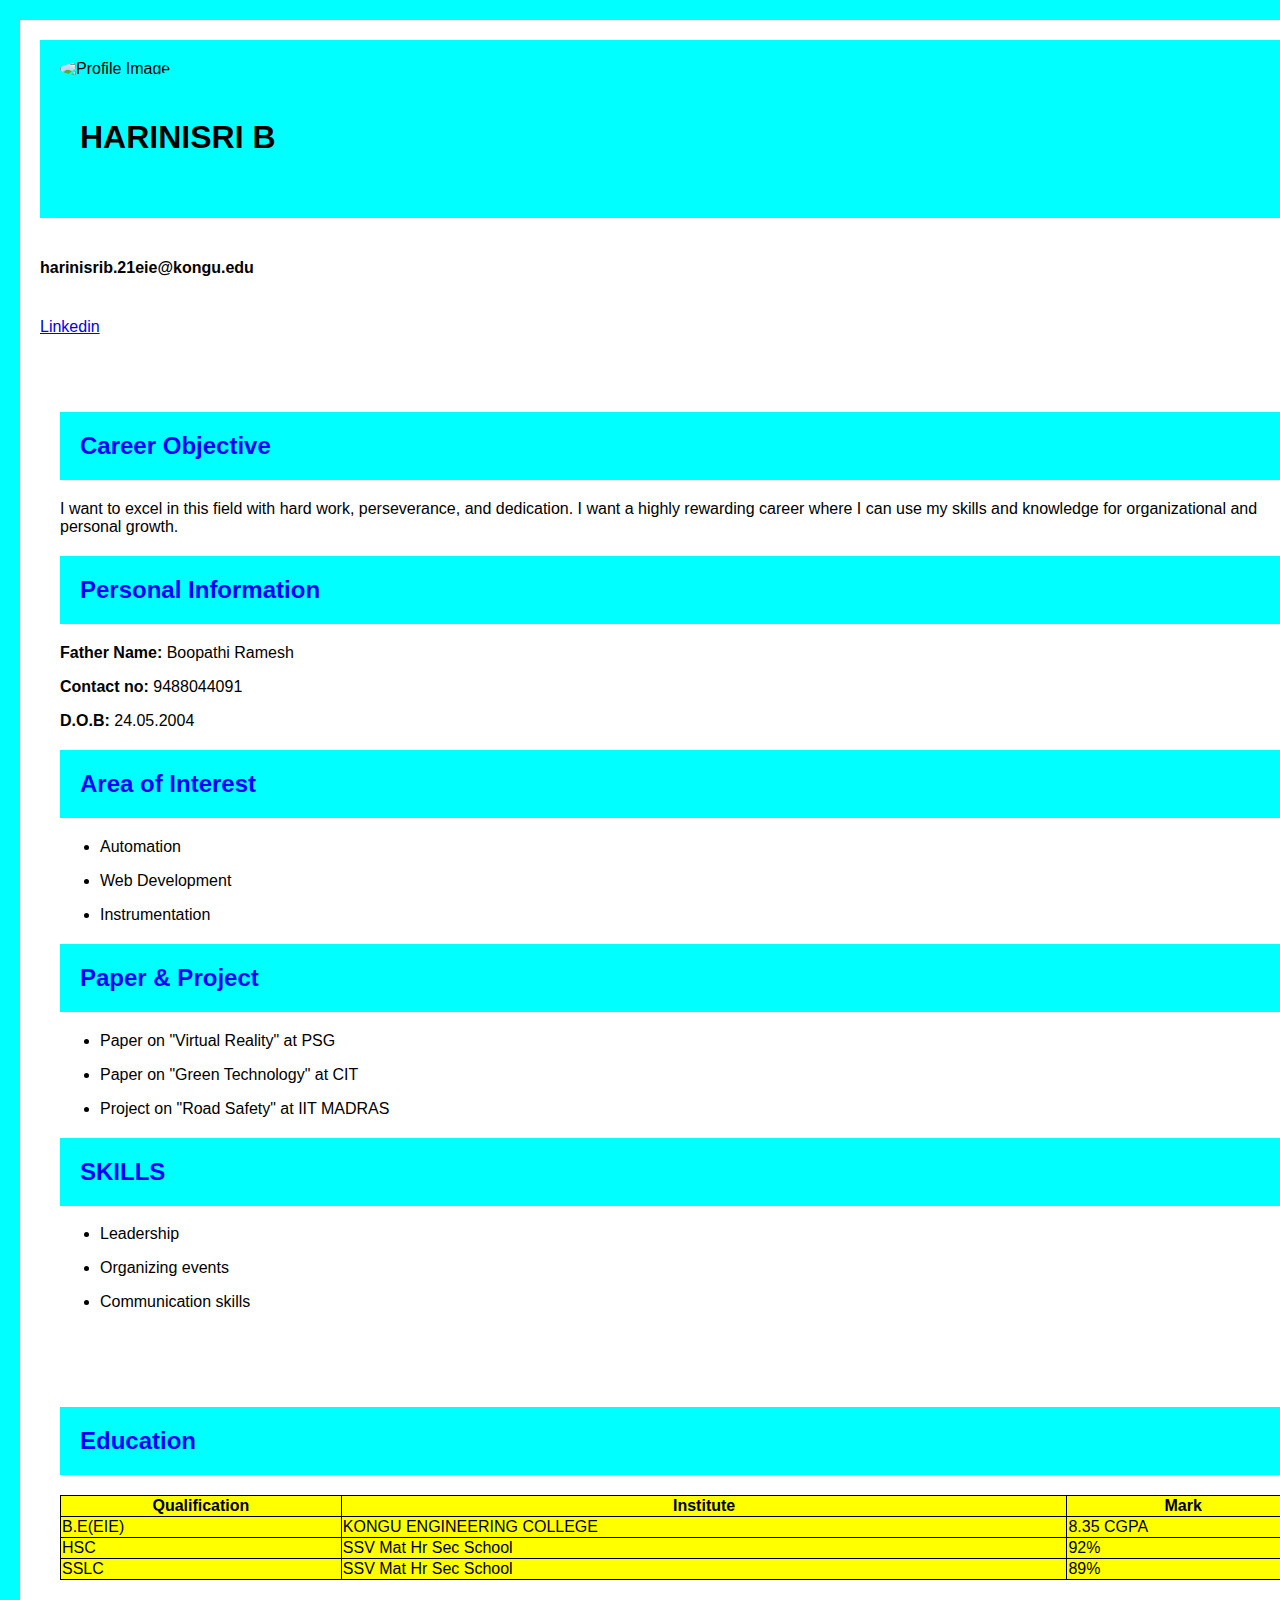
==== index.html @ bfd21370 "version1" ====
<div><!DOCTYPE html>
    <html lang="en">
    
    <head>
      <meta charset="UTF-8">
      <title>Resume</title>
      <link rel="stylesheet" href="styles.css" />
    </head>
    
    <body>
      <div class="container">
        <div><img src="https://encrypted-tbn0.gstatic.com/images?q=tbn:ANd9GcT4mYGiDHOtUVcSxuzNfeds4xWXNOpQ-lIMPA&usqp=CAU" alt="Profile Image"</div>
       <div><h1>HARINISRI B</h1></div>
      </div>
    
      <h4>harinisrib.21eie@kongu.edu<br></h4>
        <a href="#"<p>Linkedin</p></a>
      
      <section>
        <h2 class="title">Career Objective</h2>
        <p>
          I want to excel in this field with hard work, perseverance, and dedication. I want a highly rewarding career where I can use my skills and knowledge for organizational and personal growth.
        </p>
    
        <h2 class="title">Personal Information</h2>
        <p><strong>Father Name:</strong> Boopathi Ramesh</p>
        <p><strong>Contact no:</strong> 9488044091</p>
        <p><strong>D.O.B:</strong> 24.05.2004</p>
        <h2 class="title">Area of Interest</h2>
        <ul>
          <li><p>Automation</p></li>
          <li><p>Web Development</p></li>
          <li><p>Instrumentation</p></li>
        </ul>
    
        <h2 class="title">Paper & Project</h2>
        <ul>
          <li><p>Paper on "Virtual Reality" at PSG</p></li>
          <li><p>Paper on "Green Technology" at CIT</p></li>
          <li><p>Project on "Road Safety" at IIT MADRAS</p></li>
        </ul>
    
        <h2 class="title">SKILLS</h2>
        <ul>
          <li><p>Leadership</p></li>
        <li><p>Organizing events</p></li>
        <li>Communication skills</li>
        </ul>
      </section>
    
      <section>
        <h2 class="title">Education</h2>
        <table>
          <tr>
            <th>Qualification</th>
            <th>Institute</th>
            <th>Mark</th>
          </tr>
          <tr>
            <td>B.E(EIE)</td>
            <td>KONGU ENGINEERING COLLEGE</td>
            <td>8.35 CGPA</td>
          </tr>
          <tr>
            <td>HSC</td>
            <td>SSV Mat Hr Sec School</td>
            <td>92%</td>
          </tr>
          <tr>
            <td>SSLC</td>
            <td>SSV Mat Hr Sec School</td>
            <td>89%</td>
          </tr>
        </table>
      </section>
    
      <script src="script.js"></script>
    </body>
    
    </html>
---- styles.css ----
body{
    padding: 25px;
  }
  .container {
   display: grid;
   grid-template-columns:repeat(1, 2fr);
   gap: 20px;
   background-color: rgb(255, 255, 255);
  }

  table {
    border: 2px solid powderblue;
    padding: 30px;
    background-color: yellow;
  }
  
   table {
        border-collapse: collapse;
        width: 100%;
      }
  
      table, th, td {
        border: 1px solid black;
      }
  
      body {
        font-family: Arial, sans-serif;
        margin: 0;
        padding: 0;
        box-sizing: border-box;
      }
  
      header {
        text-align: center;
        padding: 20px;
      }
  
      img {
        max-width: 100%;
        height: auto;
        border-radius: 50%;
      }
  
      section {
        padding: 20px;
      }
  
      .title {
        color: blue;
      }
  
  div{
     background: aqua;
    width:100%;
    padding: 20px;
  }
  h2{
    background: aqua;
    width:100%;
    padding: 20px;
  }
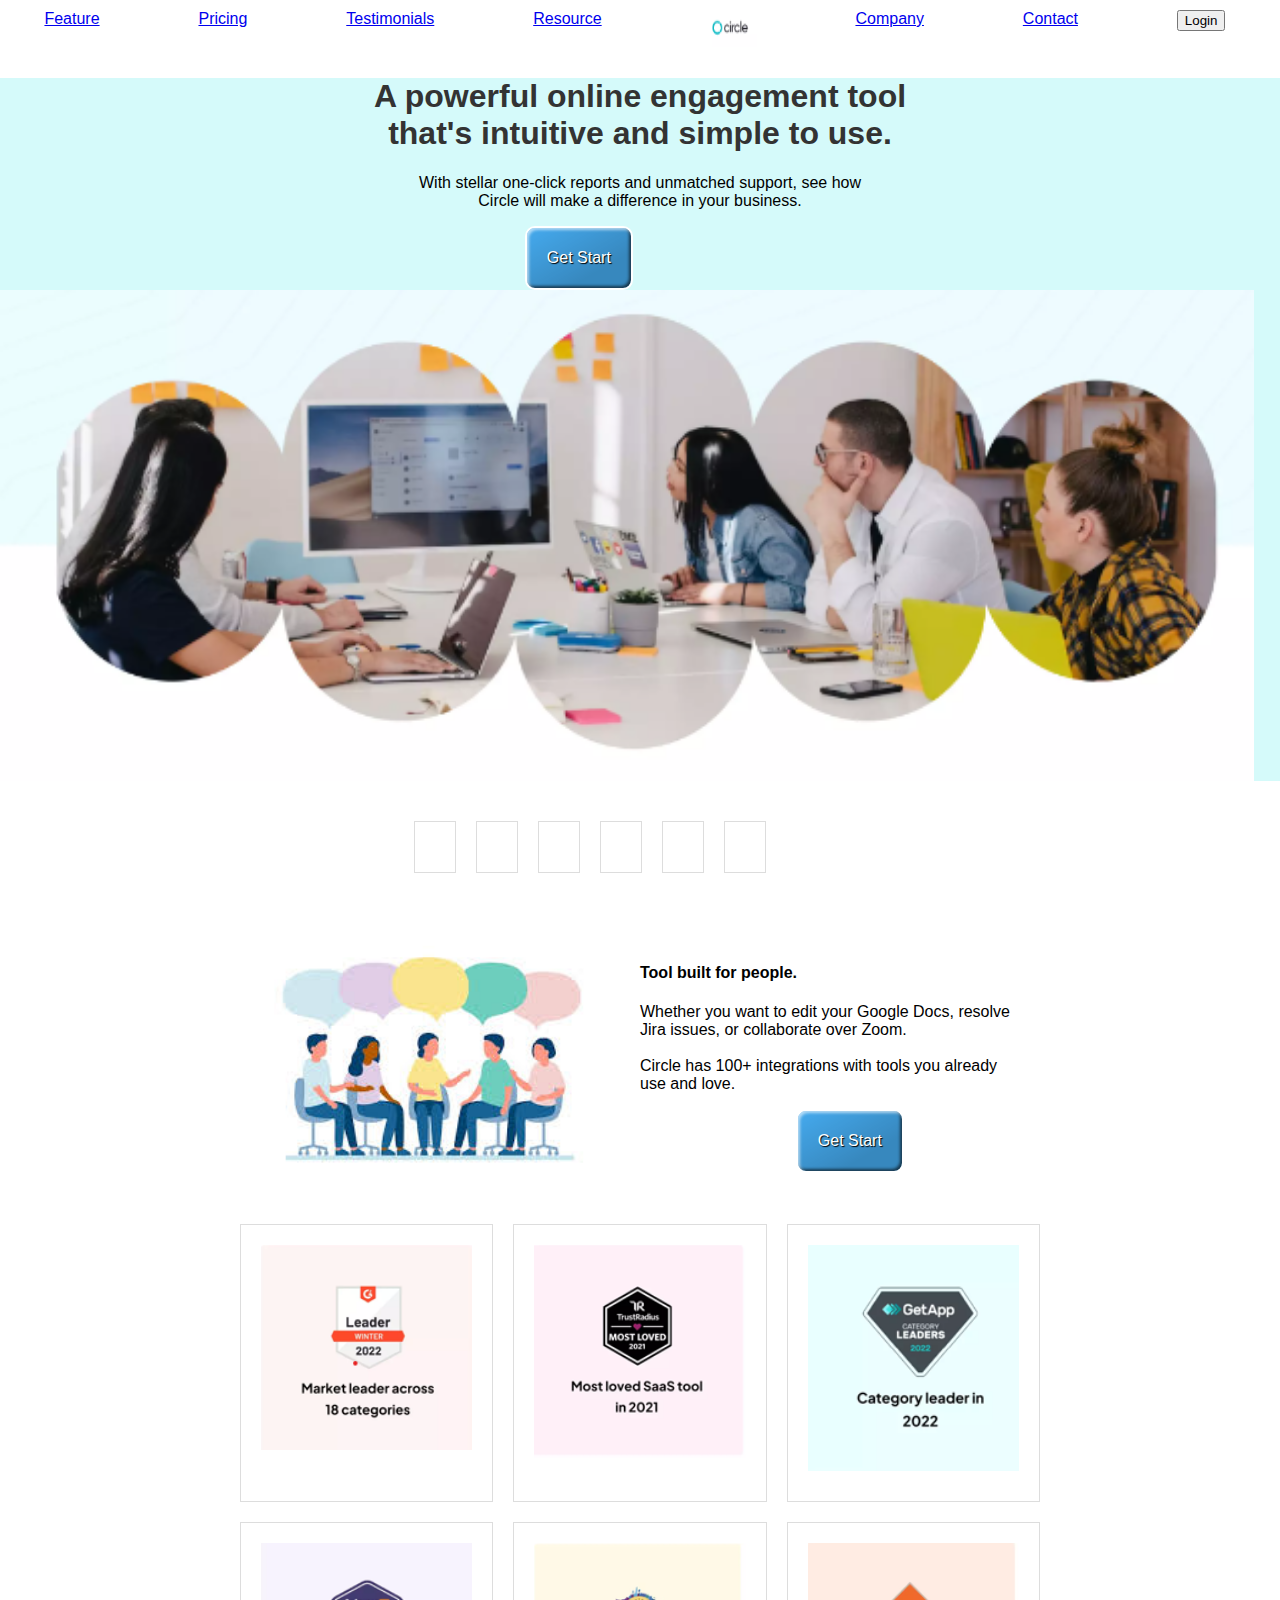
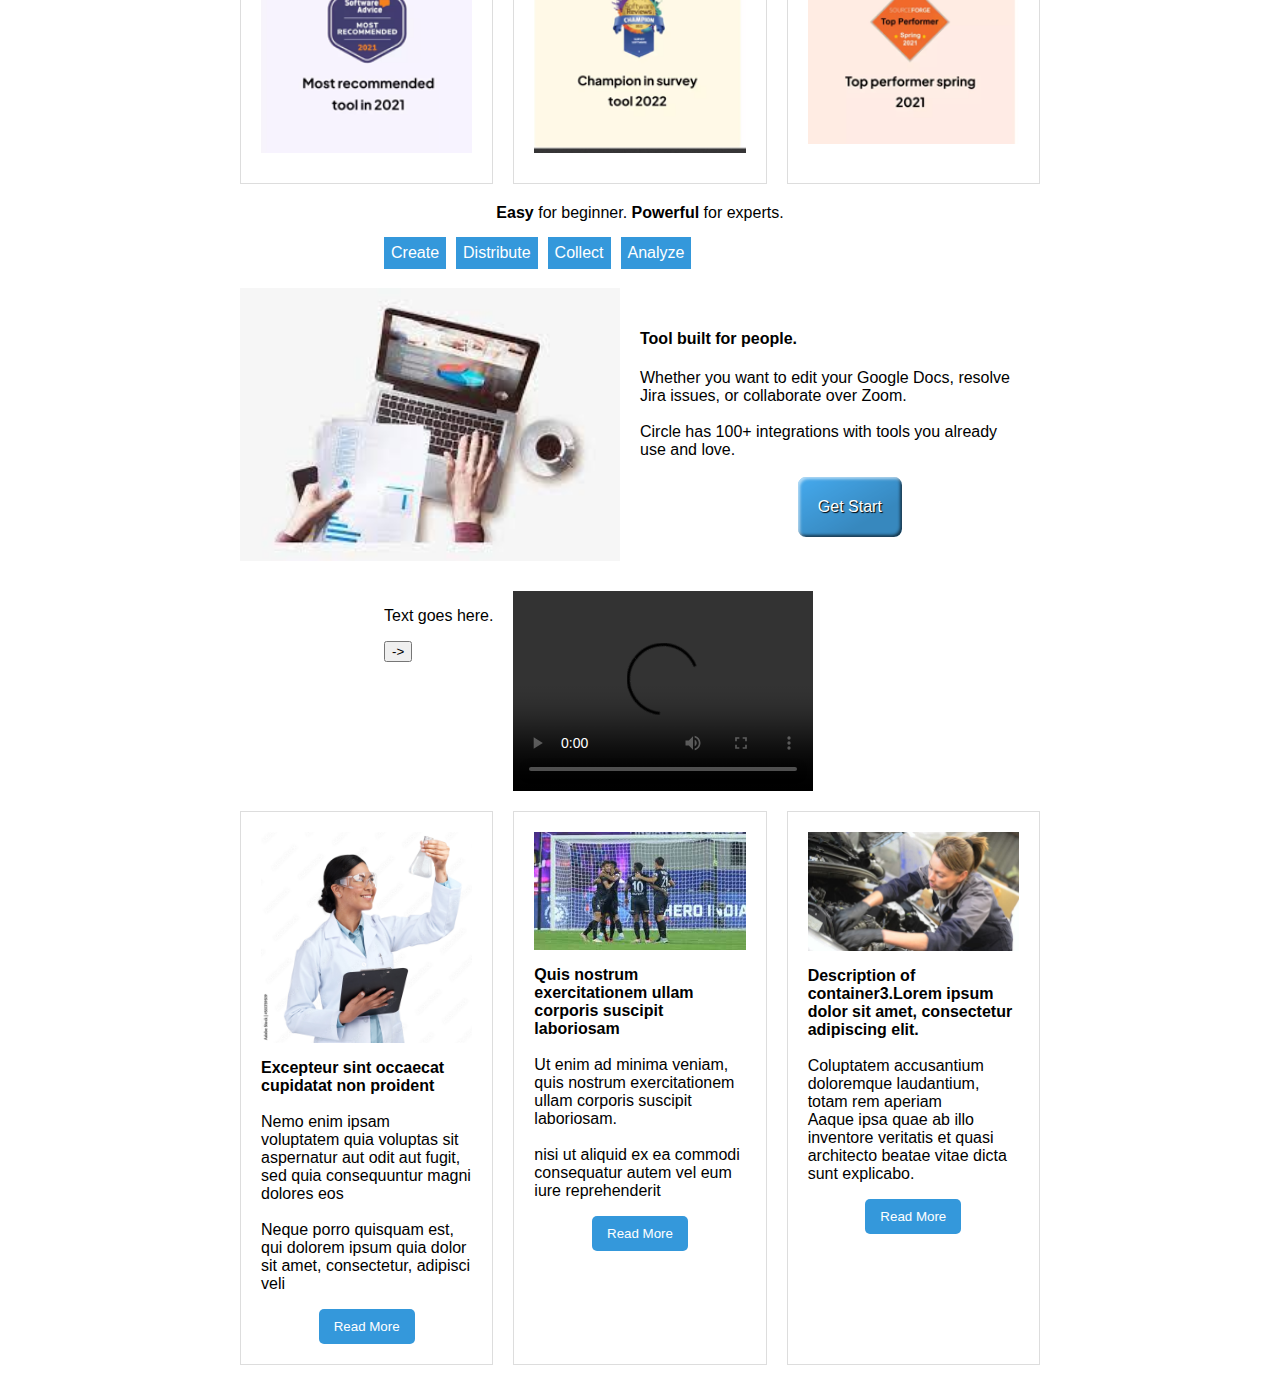
==== commit 4a72090a: "one" ====
--- a/index.html
+++ b/index.html
@@ -1,81 +1,167 @@
-<div><!DOCTYPE html>
-    <html lang="en">
+<!DOCTYPE html>
+<html lang="en">
+<head>
+    <title>Sample webpage</title>
+    <link rel="stylesheet" type="text/css" href="circle.css" />
+</head>
+<body>
+    <div id="header">
+        <ul>
+            <li><a href="#">Feature</a></li>
+            <li><a href="#">Pricing</a></li>
+            <li><a href="#">Testimonials</a></li>
+            <li><a href="#">Resource</a></li>
+            <li><img src="image/logo.png" alt="Image 1"></li>
+            <li><a href="#">Company</a></li>
+            <li><a href="#">Contact</a></li>
+            <li><a href="#"><button id="nextBtn">Login</button></a></li>
+        </ul>
+    </div>
+<div class="color">
+    <div class="center-container">
+        <h1><strong>A powerful online engagement tool<br>that's intuitive and simple to use.</strong></h1>
+        <p>With stellar one-click reports and unmatched support, see how <br>Circle will make a difference in your business.</p>
+    </div>
+
+    <button class="favorite styled" type="button">Get Start</button>
+    <img src="image/h1.png" alt="Image 1">
+</div>
     
-    <head>
-      <meta charset="UTF-8">
-      <title>Resume</title>
-      <link rel="stylesheet" href="styles.css" />
-    </head>
+    <div class="grid-containers">
+        <div class="grid-items">
+            <img src="image/1.png" alt="Image 1">
+        </div>
+        <div class="grid-items">
+            <img src="image/2.png" alt="Image 2">
+        </div>
+        <div class="grid-items">
+            <img src="image/3.png" alt="Image 3">
+        </div>
+        <div class="grid-items">
+            <img src="image/4.png" alt="Image 4">
+        </div>
+        <div class="grid-items">
+            <img src="image/5.png" alt="Image 5">
+        </div>
+        <div class="grid-items">
+            <img src="image/6.png" alt="Image 6">
+        </div>
+    </div>
     
-    <body>
-      <div class="container">
-        <div><img src="https://encrypted-tbn0.gstatic.com/images?q=tbn:ANd9GcT4mYGiDHOtUVcSxuzNfeds4xWXNOpQ-lIMPA&usqp=CAU" alt="Profile Image"</div>
-       <div><h1>HARINISRI B</h1></div>
-      </div>
     
-      <h4>harinisrib.21eie@kongu.edu<br></h4>
-        <a href="#"<p>Linkedin</p></a>
-      
-      <section>
-        <h2 class="title">Career Objective</h2>
-        <p>
-          I want to excel in this field with hard work, perseverance, and dedication. I want a highly rewarding career where I can use my skills and knowledge for organizational and personal growth.
-        </p>
-    
-        <h2 class="title">Personal Information</h2>
-        <p><strong>Father Name:</strong> Boopathi Ramesh</p>
-        <p><strong>Contact no:</strong> 9488044091</p>
-        <p><strong>D.O.B:</strong> 24.05.2004</p>
-        <h2 class="title">Area of Interest</h2>
-        <ul>
-          <li><p>Automation</p></li>
-          <li><p>Web Development</p></li>
-          <li><p>Instrumentation</p></li>
-        </ul>
-    
-        <h2 class="title">Paper & Project</h2>
-        <ul>
-          <li><p>Paper on "Virtual Reality" at PSG</p></li>
-          <li><p>Paper on "Green Technology" at CIT</p></li>
-          <li><p>Project on "Road Safety" at IIT MADRAS</p></li>
-        </ul>
-    
-        <h2 class="title">SKILLS</h2>
-        <ul>
-          <li><p>Leadership</p></li>
-        <li><p>Organizing events</p></li>
-        <li>Communication skills</li>
-        </ul>
-      </section>
-    
-      <section>
-        <h2 class="title">Education</h2>
-        <table>
-          <tr>
-            <th>Qualification</th>
-            <th>Institute</th>
-            <th>Mark</th>
-          </tr>
-          <tr>
-            <td>B.E(EIE)</td>
-            <td>KONGU ENGINEERING COLLEGE</td>
-            <td>8.35 CGPA</td>
-          </tr>
-          <tr>
-            <td>HSC</td>
-            <td>SSV Mat Hr Sec School</td>
-            <td>92%</td>
-          </tr>
-          <tr>
-            <td>SSLC</td>
-            <td>SSV Mat Hr Sec School</td>
-            <td>89%</td>
-          </tr>
-        </table>
-      </section>
-    
-      <script src="script.js"></script>
-    </body>
-    
-    </html>
-    +    <div class="container">
+        <div class="image">
+            <img src="image/s1.jpeg" 
+                alt="Description of the image">
+        </div>
+        <div class="description">
+            <h4>Tool <strong>built for people.</strong></h4>
+            <p>Whether you want to edit your Google Docs, resolve Jira issues, or collaborate over Zoom.<br><br>
+               Circle has 100+ integrations with tools you already use and love.</p>
+            <button class="favorite styled" type="button">Get Start</button>
+        </div>
+    </div>
+
+    <div class="grid-container">
+        <div class="grid-item">
+            <img src="image/1.png" alt="Image 1">
+        </div>
+        <div class="grid-item">
+            <img src="image/2.png" alt="Image 2">
+        </div>
+        <div class="grid-item">
+            <img src="image/3.png" alt="Image 3">
+        </div>
+        <div class="grid-item">
+            <img src="image/4.png" alt="Image 4">
+        </div>
+        <div class="grid-item">
+            <img src="image/5.png" alt="Image 5">
+        </div>
+        <div class="grid-item">
+            <img src="image/6.png" alt="Image 6">
+        </div>
+    </div>
+
+    <div class="center-container"><p><strong>Easy</strong> for beginner. <strong>Powerful</strong> for experts.</p></div>
+
+    <div class="tag-container">
+        <a href="#content1" class="tag">Create</a>
+        <a href="#content2" class="tag">Distribute</a>
+        <a href="#content3" class="tag">Collect</a>
+        <a href="#content4" class="tag">Analyze</a>
+    </div>
+
+    <div class="content" id="content1">
+        <img src="image/t1.jpeg" alt="Image 1">
+        <p>Sample Text goes here.</p>
+    </div>
+
+    <div class="content" id="content2">
+        <img src="image/t2.jpeg" alt="Image 2">
+        <p>Distribution (distro) is a process of delivering software from a developer to the end user. Software distribution ranges from OS server distribution to interpreter distribution.</p>
+    </div>
+
+    <div class="content" id="content3">
+        <img src="image/t3.jpeg" alt="Image 3">
+        <p>Collect! is a hybrid debt collection solution that includes flexible options, automation, add-ons, and integrations that enables businesses to manage various components of debt collection routines.</p>
+    </div>
+
+    <div class="content" id="content4">
+        <img src="image/t4.jpg" alt="Image 4">
+        <p>Computer Assisted Qualitative Data Analysis Software (CAQDAS), is computer software designed to facilitate the analysis of qualitative data, whether from groups, interviews, or other qualitative textual sources.</p>
+    </div>
+
+    <div class="container">
+        <div class="image">
+            <img src="image/7.jpeg" alt="Image 2">
+        </div>
+        <div class="description">
+            <h4>Tool <strong>built for people.</strong></h4>
+            <p>Whether you want to edit your Google Docs, resolve Jira issues, or collaborate over Zoom.<br><br>
+               Circle has 100+ integrations with tools you already use and love.</p>
+            <button class="favorite styled" type="button">Get Start</button>
+        </div>
+    </div>
+
+    <div class="containers">
+        <div class="text-buttons">
+            <p>Text goes here.</p>
+            <button id="nextBtn">-></button>
+        </div>
+        <div class="video-grid">
+            <video id="video1" class="video" controls>
+                <source src="video1.mp4" type="video/mp4">
+            </video>
+        </div>
+    </div>
+
+    <div class="grid-container">
+        <div class="grid-item">
+            <img src="image/c1.jpg" alt="">
+            
+            <p><strong>Excepteur sint occaecat cupidatat non proident<br><br></strong>
+Nemo enim ipsam voluptatem quia voluptas sit aspernatur aut odit aut fugit, sed quia consequuntur magni dolores eos
+<br><br>Neque porro quisquam est, qui dolorem ipsum quia dolor sit amet, consectetur, adipisci veli</p>
+            <button class="read-more">Read More</button>
+        </div>
+        <div class="grid-item">
+            <img src="image/c2.jpeg" alt="">
+           
+            <p><strong>Quis nostrum exercitationem ullam corporis suscipit laboriosam<br><br></strong>
+                
+                Ut enim ad minima veniam, quis nostrum exercitationem ullam corporis suscipit laboriosam.<br><br>nisi ut aliquid ex ea commodi consequatur autem vel eum iure reprehenderit</p>
+            <button class="read-more">Read More</button>
+        </div>
+        <div class="grid-item">
+            <img src="image/c3.jpg" alt="">
+            
+            <p><strong>Description of container3.Lorem ipsum dolor sit amet, consectetur adipiscing elit.</strong><br><br>
+
+                Coluptatem accusantium doloremque laudantium, totam rem aperiam <br>Aaque ipsa quae ab illo inventore veritatis et quasi architecto beatae vitae dicta sunt explicabo.</p>
+            <button class="read-more">Read More</button>
+        </div>
+    </div>
+
+</body>
+</html>
--- a/circle.css
+++ b/circle.css
@@ -0,0 +1,257 @@
+body {
+    font-family: Arial, sans-serif;
+    margin: 0;
+    padding: 0;
+    box-sizing: border-box;
+}
+
+#header {
+    background-color: #ffffff; /* Set your desired background color */
+    color: #333; /* Set your desired text color */
+    padding: 10px 0; /* Add some padding for better appearance */
+    text-align: center;
+    display: flex;
+    justify-content: space-between;
+    align-items: center;
+}
+
+#header ul {
+    list-style: none;
+    margin: 0;
+    padding: 0;
+    display: flex;
+    justify-content: space-around;
+    flex: 1; /* Take remaining space */
+}
+
+#header ul li {
+    margin-right: 10px;
+}
+#header ul li img{
+    width: 100%;
+    height: 100%;
+}
+.color{
+    background-color: #d5fafa;
+}
+.color img{
+   
+width: 98%;
+}
+h1 {
+    text-align: center;
+    color: #333; /* Set your desired text color */
+}
+
+.center-container {
+    text-align: center;
+    margin-top: 20px; /* Adjust the top margin as needed */
+}
+
+.container {
+    display: flex;
+    max-width: 800px;
+    margin: 20px auto;
+}
+
+.image {
+    flex: 1;
+}
+
+.description {
+    flex: 1;
+    padding: 20px;
+    box-sizing: border-box;
+}
+
+img {
+    width: 100%;
+    height: auto;
+    display: block;
+    max-width: 100%;
+}
+body {
+    font-family: Arial, sans-serif;
+    margin: 0;
+    padding: 0;
+    box-sizing: border-box;
+}
+
+.grid-container {
+    display: grid;
+    grid-template-columns: repeat(3, 1fr);
+    grid-gap: 20px; /* Adjust the gap between grid items as needed */
+    max-width: 90%;
+    margin: 20px auto;
+}
+
+.grid-item {
+    overflow: hidden;
+}
+
+img {
+    width: 100%;
+    height: auto;
+    display: block;
+    max-width: 100%;
+}
+
+.styled {
+    border: 2px solid; /* Specify the unit for border */
+    line-height: 2.5;
+    margin-left: 41%;
+    padding: 10px 20px;
+    font-size: 1rem;
+    text-align: center;
+    color: #fff;
+    text-shadow: 1px 1px 1px #000;
+    border-radius: 10px;
+    background-color: rgb(69, 170, 238);
+    background-image: linear-gradient(
+        to top left,
+        rgba(0, 0, 0, 0.2),
+        rgba(0, 0, 0, 0.2) 30%,
+        rgba(0, 0, 0, 0)
+    );
+    box-shadow:
+        inset 2px 2px 3px rgba(255, 255, 255, 0.6),
+        inset -2px -2px 3px rgba(0, 0, 0, 0.6);
+}
+
+.styled:hover {
+    background-color: rgb(8, 81, 122);
+}
+
+.styled:active {
+    box-shadow:
+        inset -2px -2px 3px rgba(255, 255, 255, 0.6),
+        inset 2px 2px 3px rgba(0, 0, 0, 0.6);
+}
+
+body {
+    font-family: Arial, sans-serif;
+    margin: 0;
+    padding: 0;
+    box-sizing: border-box;
+}
+
+
+.grid-containers {
+    display: grid;
+    grid-template-columns: repeat(6, 1fr);
+    grid-gap: 20px; /* Adjust the gap between grid items as needed */
+    max-width: 80px;
+    margin-left: 30% ;
+    padding: 30px;
+}
+
+.grid-items {
+    overflow: hidden;
+    border: 1px solid #ddd; /* Add border for better separation */
+    padding: 20px;
+    text-align: center;
+}
+
+.grid-container {
+    display: grid;
+    grid-template-columns: repeat(3, 1fr);
+    grid-gap: 20px; /* Adjust the gap between grid items as needed */
+    max-width: 800px;
+    margin: 20px auto;
+}
+
+.grid-container p{text-align: left;}
+.grid-item {
+    overflow: hidden;
+    border: 1px solid #ddd; /* Add border for better separation */
+    padding: 20px;
+    text-align: center;
+}
+
+img {
+    width: 100%;
+    height: auto;
+    display: block;
+    max-width: 100%;
+    margin-bottom: 10px; /* Add space between image and text */
+}
+
+h3 {
+    margin-top: 0;
+}
+
+.read-more {
+    background-color: #3498db;
+    color: #fff;
+    border: none;
+    padding: 10px 15px;
+    border-radius: 5px;
+    cursor: pointer;
+}
+
+.read-more:hover {
+    background-color: #2980b9;
+}
+
+.containers {
+    display: flex;
+    gap: 20px;
+    margin-left: 30%;
+  }
+  
+  .text-buttons {
+    text-align: left;
+  }
+  
+  .video-grid {
+    display: flex;
+    gap: 20px;
+  }
+  
+  .video {
+    width: 300px;
+    height: 200px;
+  }
+
+  body {
+    font-family: Arial, sans-serif;
+    margin: 0;
+  }
+  
+  .tag {
+    padding: 7px;
+    background-color: #3498db;
+    color: #fff;
+    cursor: pointer;
+    margin-right: 10px;
+    text-decoration: none;
+  }
+  
+  .tag:hover {
+    background-color: #2980b9;
+  }
+  
+  .content {
+    display: none;
+    margin-top: 20px;
+    margin-left: 20%;
+    max-width: 40%;
+    height: 45%;
+    padding:20px
+  }
+  
+  .content:target {
+    display: block;
+  }
+  div.tag-container{
+    display: flex;
+    max-width: 50px;
+    height: 30px;
+    margin-left: 30%; 
+    text-align: center;
+    justify-content: space-between;
+    align-items: center;
+  }
+
+
+  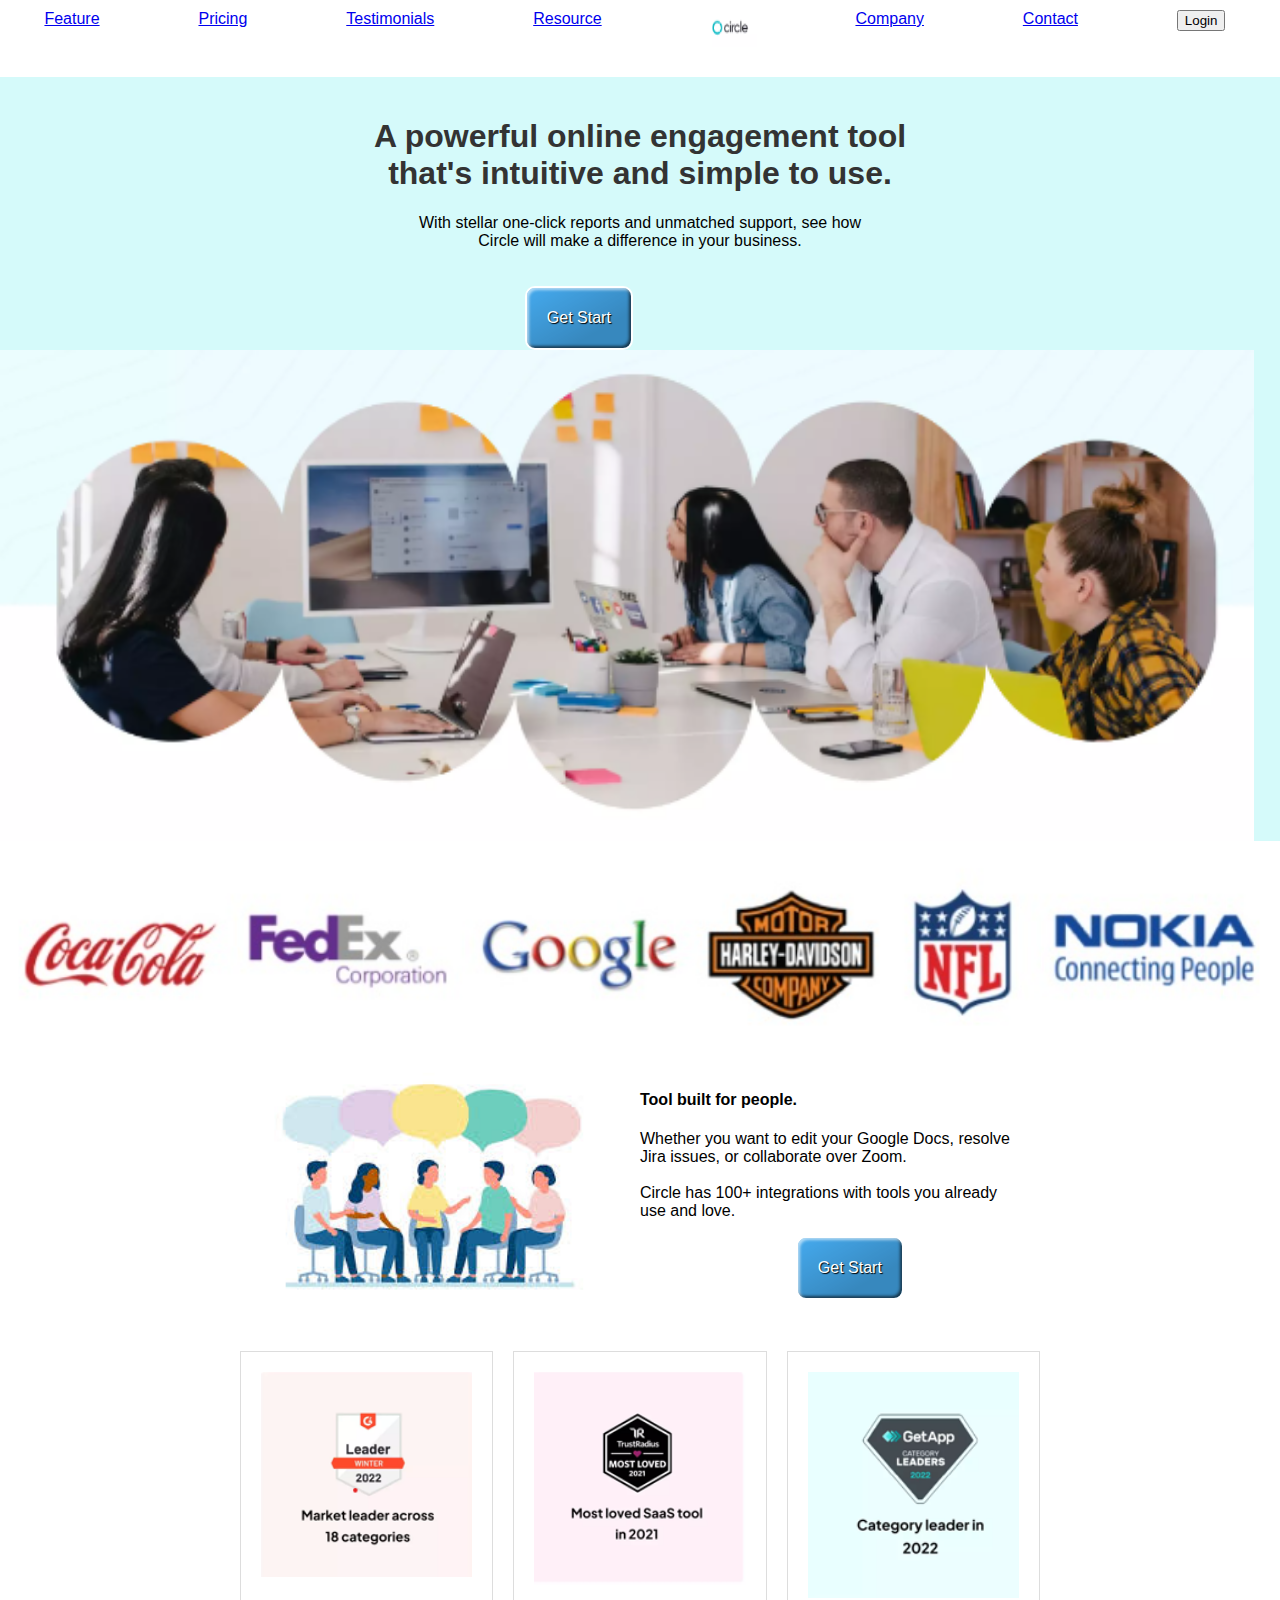
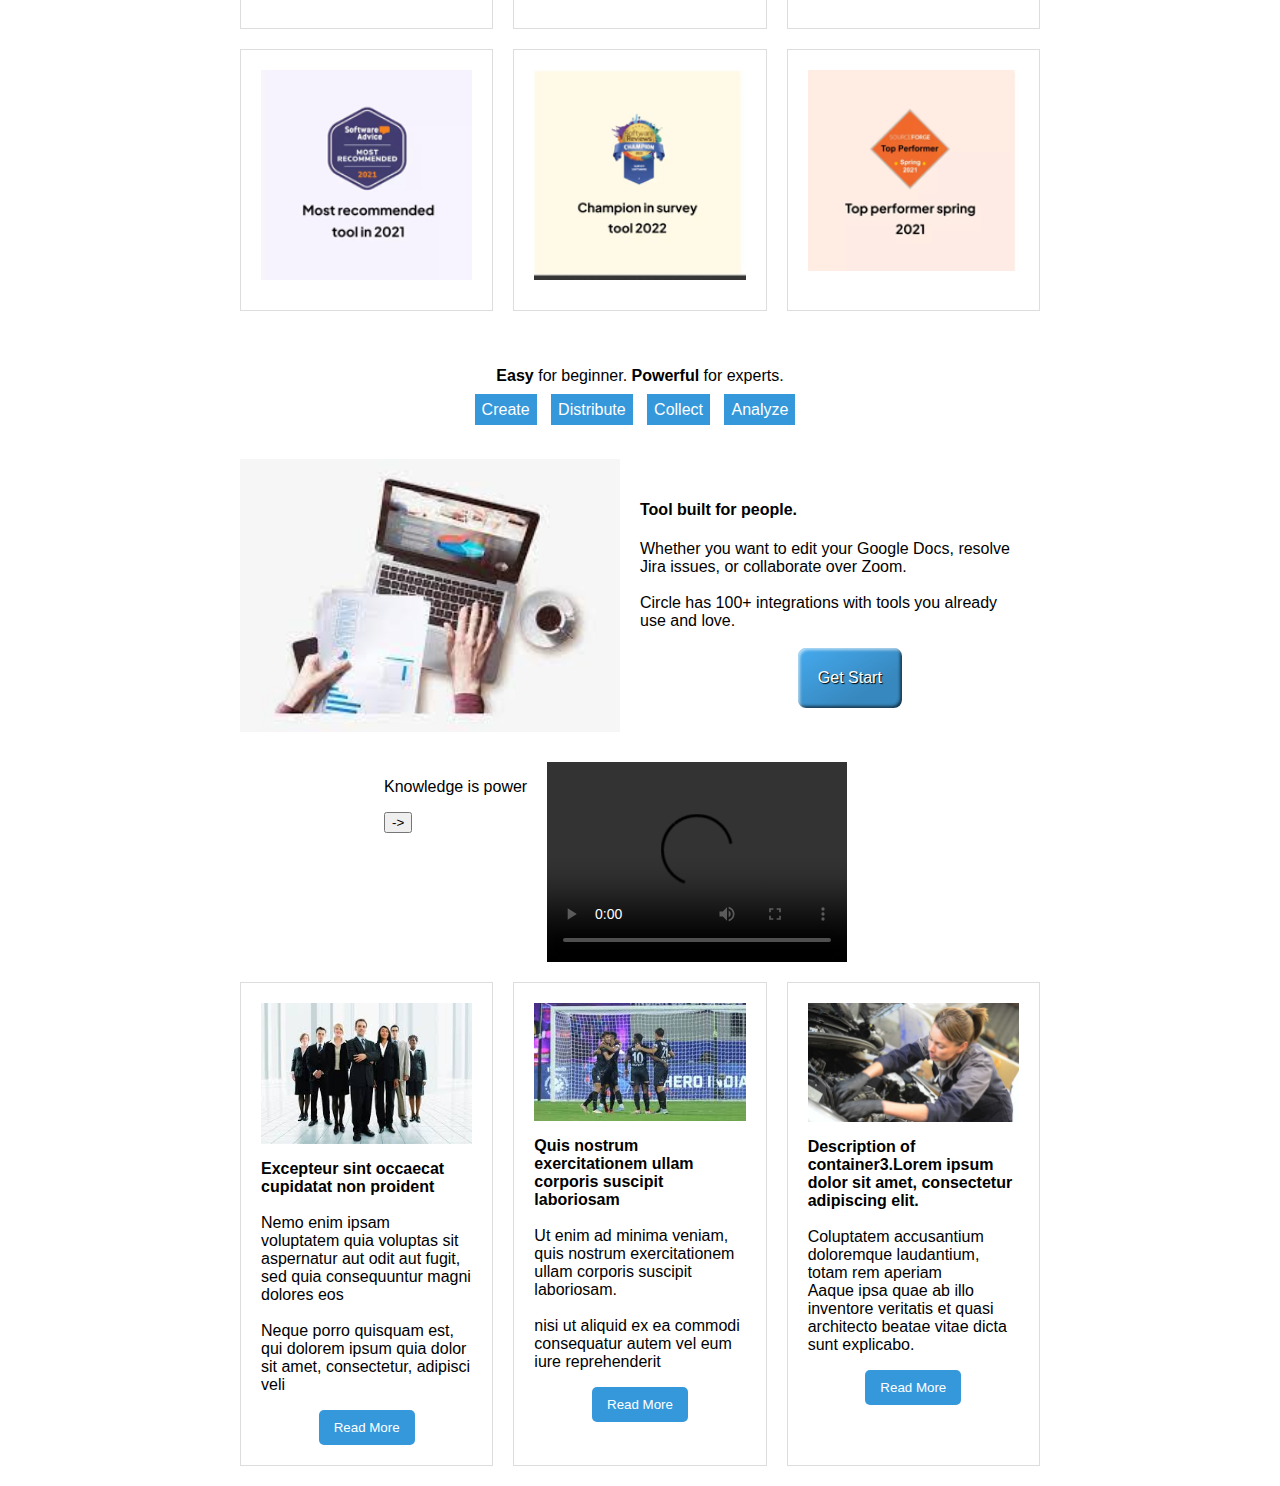
==== commit af6c8011: "one" ====
--- a/index.html
+++ b/index.html
@@ -27,26 +27,7 @@
     <img src="image/h1.png" alt="Image 1">
 </div>
     
-    <div class="grid-containers">
-        <div class="grid-items">
-            <img src="image/1.png" alt="Image 1">
-        </div>
-        <div class="grid-items">
-            <img src="image/2.png" alt="Image 2">
-        </div>
-        <div class="grid-items">
-            <img src="image/3.png" alt="Image 3">
-        </div>
-        <div class="grid-items">
-            <img src="image/4.png" alt="Image 4">
-        </div>
-        <div class="grid-items">
-            <img src="image/5.png" alt="Image 5">
-        </div>
-        <div class="grid-items">
-            <img src="image/6.png" alt="Image 6">
-        </div>
-    </div>
+<img src="image/hlogo.png" alt="Image 1">
     
     
     <div class="container">
@@ -83,14 +64,14 @@
         </div>
     </div>
 
-    <div class="center-container"><p><strong>Easy</strong> for beginner. <strong>Powerful</strong> for experts.</p></div>
+    <div class="center-container"><p><strong>Easy</strong> for beginner. <strong>Powerful</strong> for experts.</p>
 
-    <div class="tag-container">
         <a href="#content1" class="tag">Create</a>
         <a href="#content2" class="tag">Distribute</a>
         <a href="#content3" class="tag">Collect</a>
         <a href="#content4" class="tag">Analyze</a>
     </div>
+
 
     <div class="content" id="content1">
         <img src="image/t1.jpeg" alt="Image 1">
@@ -126,19 +107,19 @@
 
     <div class="containers">
         <div class="text-buttons">
-            <p>Text goes here.</p>
+            <p>Knowledge is power</p>
             <button id="nextBtn">-></button>
         </div>
         <div class="video-grid">
             <video id="video1" class="video" controls>
-                <source src="video1.mp4" type="video/mp4">
+                <source src="image/video.mp4" type="video/mp4">
             </video>
         </div>
     </div>
 
     <div class="grid-container">
         <div class="grid-item">
-            <img src="image/c1.jpg" alt="">
+            <img src="image/c1.jpeg" alt="">
             
             <p><strong>Excepteur sint occaecat cupidatat non proident<br><br></strong>
 Nemo enim ipsam voluptatem quia voluptas sit aspernatur aut odit aut fugit, sed quia consequuntur magni dolores eos
--- a/circle.css
+++ b/circle.css
@@ -6,9 +6,9 @@
 }
 
 #header {
-    background-color: #ffffff; /* Set your desired background color */
-    color: #333; /* Set your desired text color */
-    padding: 10px 0; /* Add some padding for better appearance */
+    background-color: #ffffff; 
+    color: #333; 
+    padding: 10px 0; 
     text-align: center;
     display: flex;
     justify-content: space-between;
@@ -21,7 +21,7 @@
     padding: 0;
     display: flex;
     justify-content: space-around;
-    flex: 1; /* Take remaining space */
+    flex: 1; 
 }
 
 #header ul li {
@@ -40,12 +40,13 @@
 }
 h1 {
     text-align: center;
-    color: #333; /* Set your desired text color */
+    color: #333; 
 }
 
 .center-container {
     text-align: center;
-    margin-top: 20px; /* Adjust the top margin as needed */
+    margin-top: 20px; 
+    padding:20px;
 }
 
 .container {
@@ -80,7 +81,7 @@
 .grid-container {
     display: grid;
     grid-template-columns: repeat(3, 1fr);
-    grid-gap: 20px; /* Adjust the gap between grid items as needed */
+    grid-gap: 20px; 
     max-width: 90%;
     margin: 20px auto;
 }
@@ -97,7 +98,7 @@
 }
 
 .styled {
-    border: 2px solid; /* Specify the unit for border */
+    border: 2px solid; 
     line-height: 2.5;
     margin-left: 41%;
     padding: 10px 20px;
@@ -139,7 +140,7 @@
 .grid-containers {
     display: grid;
     grid-template-columns: repeat(6, 1fr);
-    grid-gap: 20px; /* Adjust the gap between grid items as needed */
+    grid-gap: 20px; 
     max-width: 80px;
     margin-left: 30% ;
     padding: 30px;
@@ -147,7 +148,7 @@
 
 .grid-items {
     overflow: hidden;
-    border: 1px solid #ddd; /* Add border for better separation */
+    border: 1px solid #ddd; 
     padding: 20px;
     text-align: center;
 }
@@ -155,7 +156,7 @@
 .grid-container {
     display: grid;
     grid-template-columns: repeat(3, 1fr);
-    grid-gap: 20px; /* Adjust the gap between grid items as needed */
+    grid-gap: 20px; 
     max-width: 800px;
     margin: 20px auto;
 }
@@ -163,9 +164,10 @@
 .grid-container p{text-align: left;}
 .grid-item {
     overflow: hidden;
-    border: 1px solid #ddd; /* Add border for better separation */
+    border: 1px solid #ddd;
     padding: 20px;
     text-align: center;
+    text-shadow: #000;
 }
 
 img {
@@ -173,9 +175,8 @@
     height: auto;
     display: block;
     max-width: 100%;
-    margin-bottom: 10px; /* Add space between image and text */
-}
-
+    margin-bottom: 10px; 
+}
 h3 {
     margin-top: 0;
 }
@@ -249,9 +250,6 @@
     height: 30px;
     margin-left: 30%; 
     text-align: center;
-    justify-content: space-between;
-    align-items: center;
-  }
-
-
-  +    justify-content:space-between;
+    align-items:end;
+  }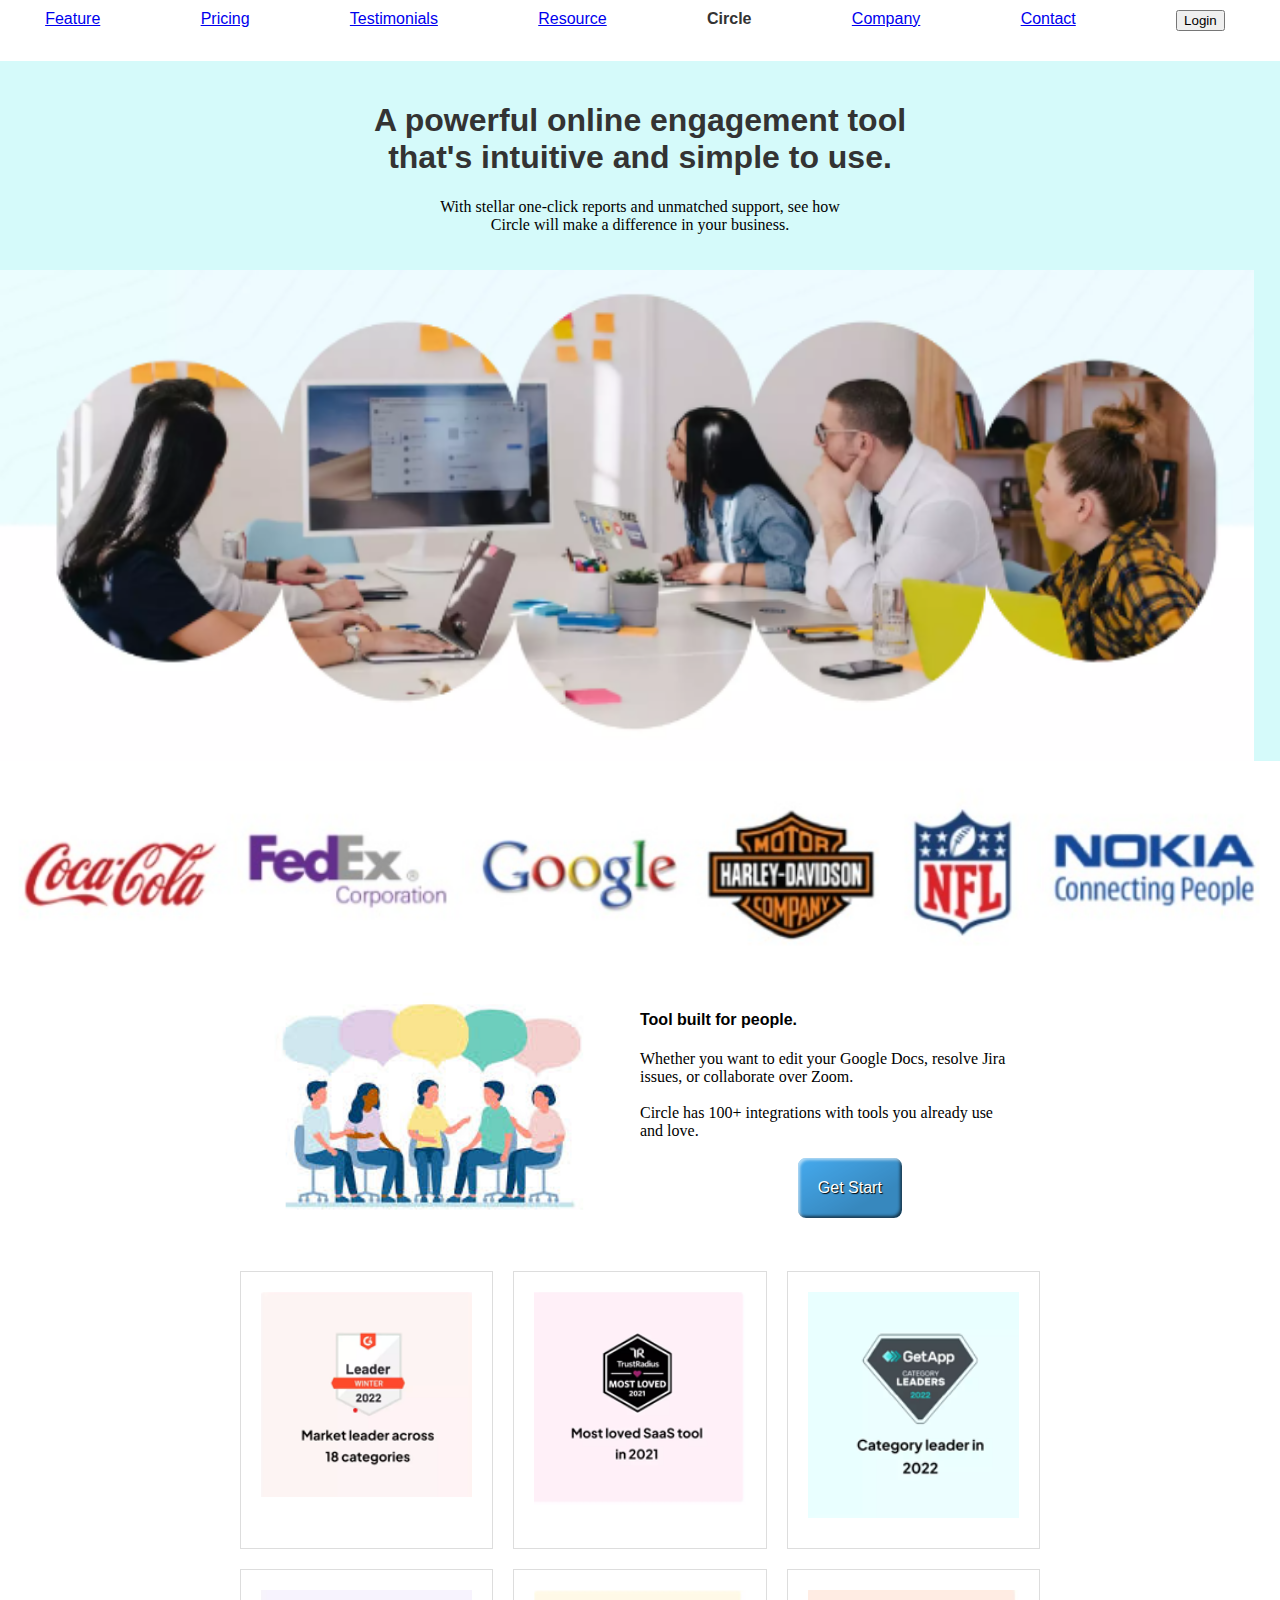
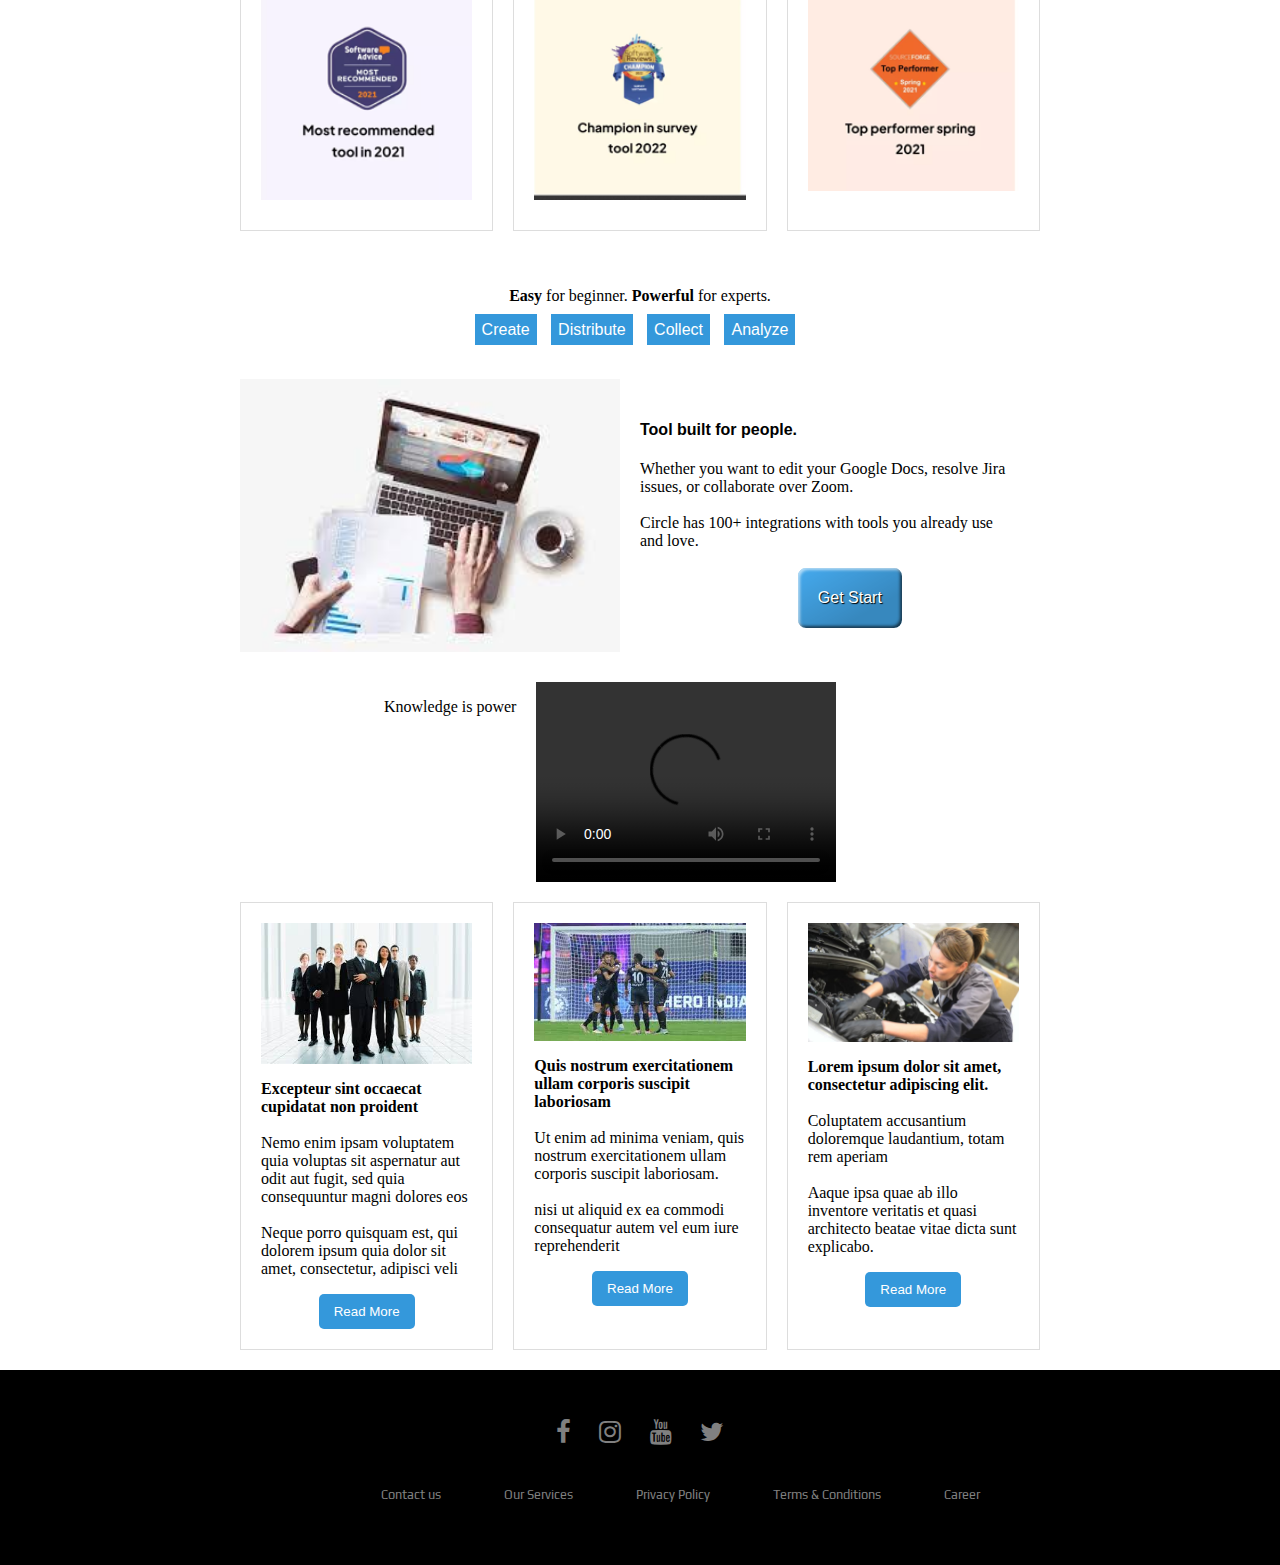
==== commit f2a7ea6e: "one" ====
--- a/index.html
+++ b/index.html
@@ -11,7 +11,7 @@
             <li><a href="#">Pricing</a></li>
             <li><a href="#">Testimonials</a></li>
             <li><a href="#">Resource</a></li>
-            <li><img src="image/logo.png" alt="Image 1"></li>
+            <li><strong>Circle</strong></li>
             <li><a href="#">Company</a></li>
             <li><a href="#">Contact</a></li>
             <li><a href="#"><button id="nextBtn">Login</button></a></li>
@@ -22,8 +22,6 @@
         <h1><strong>A powerful online engagement tool<br>that's intuitive and simple to use.</strong></h1>
         <p>With stellar one-click reports and unmatched support, see how <br>Circle will make a difference in your business.</p>
     </div>
-
-    <button class="favorite styled" type="button">Get Start</button>
     <img src="image/h1.png" alt="Image 1">
 </div>
     
@@ -74,23 +72,51 @@
 
 
     <div class="content" id="content1">
-        <img src="image/t1.jpeg" alt="Image 1">
-        <p>Sample Text goes here.</p>
+        <div class="container">
+            <div class="image">
+                <img src="image/t1.jpeg" alt="Image 2">
+            </div>
+            <div class="description">
+                <p>Whether you want to edit your Google Docs, resolve Jira issues, or collaborate over Zoom.<br><br>
+                   Circle has 100+ integrations with tools you already use and love.</p>
+            </div>
+        </div>
     </div>
 
     <div class="content" id="content2">
-        <img src="image/t2.jpeg" alt="Image 2">
-        <p>Distribution (distro) is a process of delivering software from a developer to the end user. Software distribution ranges from OS server distribution to interpreter distribution.</p>
+        <div class="container">
+            <div class="image">
+                <img src="image/t2.jpeg" alt="Image 2">
+            </div>
+            <div class="description">
+                <p>Whether you want to edit your Google Docs, resolve Jira issues, or collaborate over Zoom.<br><br>
+                   Circle has 100+ integrations with tools you already use and love.</p>
+            </div>
+        </div>
     </div>
 
     <div class="content" id="content3">
-        <img src="image/t3.jpeg" alt="Image 3">
-        <p>Collect! is a hybrid debt collection solution that includes flexible options, automation, add-ons, and integrations that enables businesses to manage various components of debt collection routines.</p>
+        <div class="container">
+            <div class="image">
+                <img src="image/t3.jpeg" alt="Image 2">
+            </div>
+            <div class="description">
+                <p>Whether you want to edit your Google Docs, resolve Jira issues, or collaborate over Zoom.<br><br>
+                   Circle has 100+ integrations with tools you already use and love.</p>
+            </div>
+        </div>
     </div>
 
     <div class="content" id="content4">
-        <img src="image/t4.jpg" alt="Image 4">
-        <p>Computer Assisted Qualitative Data Analysis Software (CAQDAS), is computer software designed to facilitate the analysis of qualitative data, whether from groups, interviews, or other qualitative textual sources.</p>
+        <div class="container">
+            <div class="image">
+                <img src="image/t4.jpg" alt="Image 2">
+            </div>
+            <div class="description">
+                <p>Whether you want to edit your Google Docs, resolve Jira issues, or collaborate over Zoom.<br><br>
+                   Circle has 100+ integrations with tools you already use and love.</p>
+            </div>
+        </div>
     </div>
 
     <div class="container">
@@ -108,7 +134,7 @@
     <div class="containers">
         <div class="text-buttons">
             <p>Knowledge is power</p>
-            <button id="nextBtn">-></button>
+            
         </div>
         <div class="video-grid">
             <video id="video1" class="video" controls>
@@ -136,13 +162,38 @@
         </div>
         <div class="grid-item">
             <img src="image/c3.jpg" alt="">
-            
-            <p><strong>Description of container3.Lorem ipsum dolor sit amet, consectetur adipiscing elit.</strong><br><br>
+             
+            <p><strong>Lorem ipsum dolor sit amet, consectetur adipiscing elit.</strong><br><br>
 
-                Coluptatem accusantium doloremque laudantium, totam rem aperiam <br>Aaque ipsa quae ab illo inventore veritatis et quasi architecto beatae vitae dicta sunt explicabo.</p>
+                 Coluptatem accusantium doloremque laudantium, totam rem aperiam <br><br>Aaque ipsa quae ab illo inventore veritatis et quasi architecto beatae vitae dicta sunt explicabo.</p>
             <button class="read-more">Read More</button>
         </div>
     </div>
-
+    <link rel="stylesheet" href="https://cdnjs.cloudflare.com/ajax/libs/font-awesome/4.7.0/css/font-awesome.min.css">
+    
+    <link rel="preconnect" href="https://fonts.gstatic.com">
+    <link href="https://fonts.googleapis.com/css2?family=Fredoka+One&family=Play&display=swap" rel="stylesheet"> 
+    </head>
+    <body>
+    <footer>
+    <div class="footer">
+    <div class="row">
+    <a href="#"><i class="fa fa-facebook"></i></a>
+    <a href="#"><i class="fa fa-instagram"></i></a>
+    <a href="#"><i class="fa fa-youtube"></i></a>
+    <a href="#"><i class="fa fa-twitter"></i></a>
+    </div>
+    
+    <div class="row">
+    <ul>
+    <li><a href="#">Contact us</a></li>
+    <li><a href="#">Our Services</a></li>
+    <li><a href="#">Privacy Policy</a></li>
+    <li><a href="#">Terms & Conditions</a></li>
+    <li><a href="#">Career</a></li>
+    </ul>
+    </div>
+    </div>
+    </footer>
 </body>
-</html>
+</html>--- a/circle.css
+++ b/circle.css
@@ -152,7 +152,9 @@
     padding: 20px;
     text-align: center;
 }
-
+p{
+    font-family: "Times New Roman",serif, Helvetica, sans-serif;
+  }
 .grid-container {
     display: grid;
     grid-template-columns: repeat(3, 1fr);
@@ -235,10 +237,12 @@
   .content {
     display: none;
     margin-top: 20px;
-    margin-left: 20%;
+    margin-left: 30%;
     max-width: 40%;
     height: 45%;
-    padding:20px
+    padding:20px;
+    background-color:rgb(178, 239, 239);
+    
   }
   
   .content:target {
@@ -252,4 +256,62 @@
     text-align: center;
     justify-content:space-between;
     align-items:end;
-  }+  
+  }
+  img {
+    max-width: 100%;
+    height: auto;
+}
+.footer{
+    background:#000;
+    padding:30px 0px;
+    font-family: 'Play', sans-serif;
+    text-align:center;
+    }
+    
+    .footer .row{
+    width:100%;
+    margin:1% 0%;
+    padding:0.6% 0%;
+    color:gray;
+    font-size:0.8em;
+    }
+    
+    .footer .row a{
+    text-decoration:none;
+    color:gray;
+    transition:0.5s;
+    }
+    
+    .footer .row a:hover{
+    color:#fff;
+    }
+    
+    .footer .row ul{
+    width:100%;
+    }
+    
+    .footer .row ul li{
+    display:inline-block;
+    margin:0px 30px;
+    }
+    
+    .footer .row a i{
+    font-size:2em;
+    margin:0% 1%;
+    }
+    
+    @media (max-width:720px){
+    .footer{
+    text-align:left;
+    padding:5%;
+    }
+    .footer .row ul li{
+    display:block;
+    margin:10px 0px;
+    text-align:left;
+    }
+    .footer .row a i{
+    margin:0% 3%;
+    }
+    }